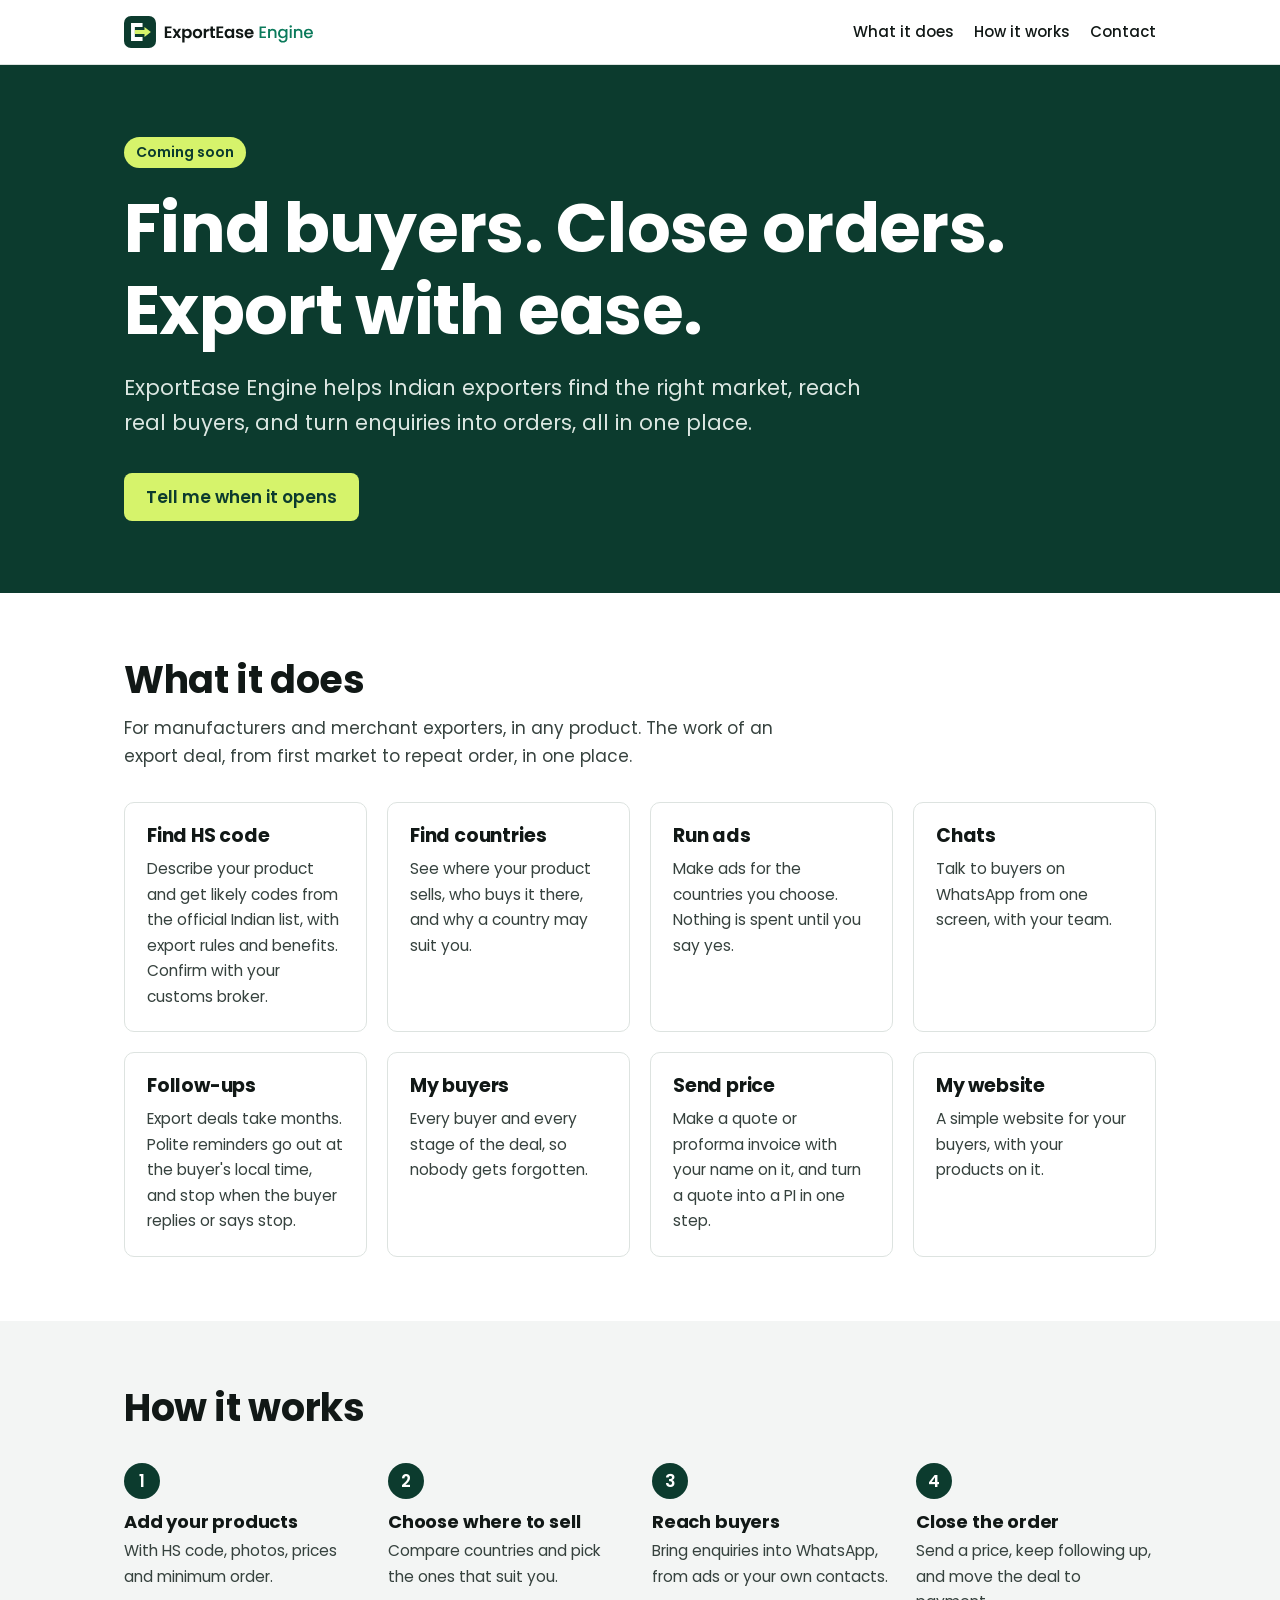
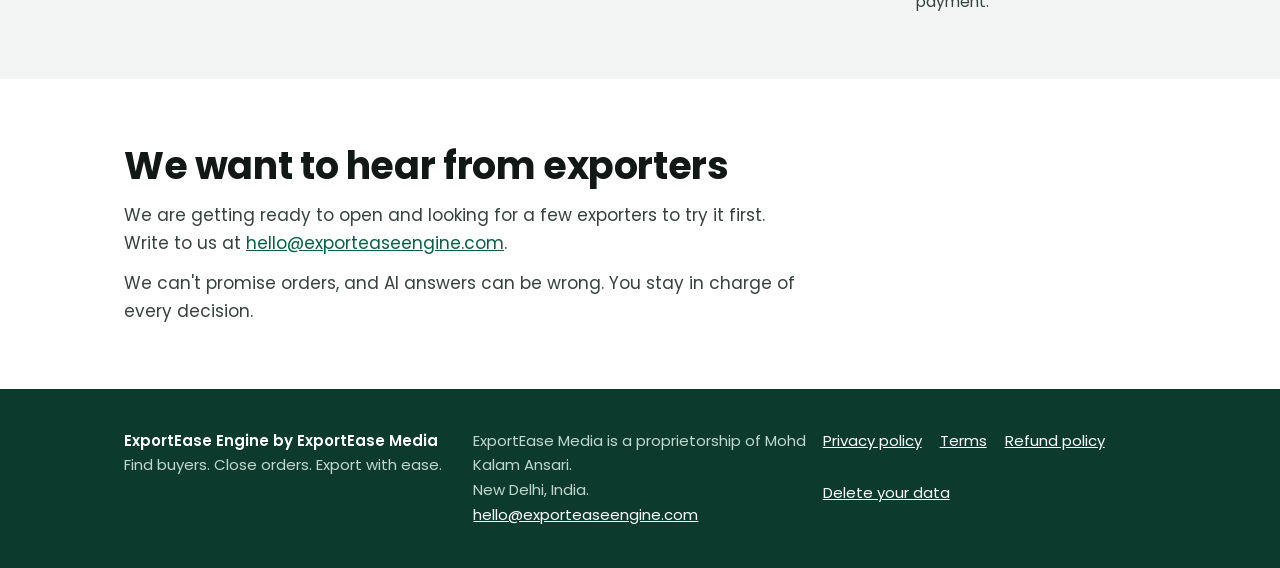
==== index.html @ 26cfd8d9 "Public site: coming soon page and legal pages" ====
<!doctype html>
<html lang="en">
<head>
<meta charset="utf-8">
<meta name="viewport" content="width=device-width, initial-scale=1">
<title>ExportEase Engine: find buyers, close orders</title>
<meta name="description" content="ExportEase Engine helps Indian exporters find the right market, reach real buyers, and turn enquiries into orders, all in one place. Coming soon.">
<link rel="icon" href="favicon.svg" type="image/svg+xml">
<link rel="preconnect" href="https://fonts.googleapis.com">
<link rel="preconnect" href="https://fonts.gstatic.com" crossorigin>
<link rel="stylesheet" href="https://fonts.googleapis.com/css2?family=Poppins:wght@400;500;600;700&amp;display=swap">
<link rel="stylesheet" href="site.css">
</head>
<body>
<a class="skip" href="#main">Skip to the page</a>
<header class="top"><div class="wrap">
<a href="index.html"><img src="logo.svg" alt="ExportEase Engine" width="200" height="32"></a>
<nav aria-label="Main"><a href="index.html#what">What it does</a><a href="index.html#how">How it works</a><a href="mailto:hello@exporteaseengine.com">Contact</a></nav>
</div></header>
<main id="main">
<section class="hero"><div class="wrap">
<p class="tag">Coming soon</p>
<h1>Find buyers. Close orders. Export with ease.</h1>
<p>ExportEase Engine helps Indian exporters find the right market, reach real buyers, and turn enquiries into orders, all in one place.</p>
<a class="btn" href="mailto:hello@exporteaseengine.com?subject=Tell%20me%20when%20ExportEase%20Engine%20opens">Tell me when it opens</a>
</div></section>
<section class="band" id="what"><div class="wrap">
<h2>What it does</h2>
<p class="lead">For manufacturers and merchant exporters, in any product. The work of an export deal, from first market to repeat order, in one place.</p>
<div class="cards">
<div><h3>Find HS code</h3><p>Describe your product and get likely codes from the official Indian list, with export rules and benefits. Confirm with your customs broker.</p></div>
<div><h3>Find countries</h3><p>See where your product sells, who buys it there, and why a country may suit you.</p></div>
<div><h3>Run ads</h3><p>Make ads for the countries you choose. Nothing is spent until you say yes.</p></div>
<div><h3>Chats</h3><p>Talk to buyers on WhatsApp from one screen, with your team.</p></div>
<div><h3>Follow-ups</h3><p>Export deals take months. Polite reminders go out at the buyer's local time, and stop when the buyer replies or says stop.</p></div>
<div><h3>My buyers</h3><p>Every buyer and every stage of the deal, so nobody gets forgotten.</p></div>
<div><h3>Send price</h3><p>Make a quote or proforma invoice with your name on it, and turn a quote into a PI in one step.</p></div>
<div><h3>My website</h3><p>A simple website for your buyers, with your products on it.</p></div>
</div>
</div></section>
<section class="band soft" id="how"><div class="wrap">
<h2>How it works</h2>
<ol class="steps">
<li><h3>Add your products</h3><p>With HS code, photos, prices and minimum order.</p></li>
<li><h3>Choose where to sell</h3><p>Compare countries and pick the ones that suit you.</p></li>
<li><h3>Reach buyers</h3><p>Bring enquiries into WhatsApp, from ads or your own contacts.</p></li>
<li><h3>Close the order</h3><p>Send a price, keep following up, and move the deal to payment.</p></li>
</ol>
</div></section>
<section class="band"><div class="wrap">
<h2>We want to hear from exporters</h2>
<p class="lead">We are getting ready to open and looking for a few exporters to try it first. Write to us at <a href="mailto:hello@exporteaseengine.com">hello@exporteaseengine.com</a>.</p>
<p class="lead">We can't promise orders, and AI answers can be wrong. You stay in charge of every decision.</p>
</div></section>
</main>
<footer class="foot"><div class="wrap">
<div><strong>ExportEase Engine by ExportEase Media</strong><br>Find buyers. Close orders. Export with ease.</div>
<div>ExportEase Media is a proprietorship of Mohd Kalam Ansari.<br>New Delhi, India. <a href="mailto:hello@exporteaseengine.com">hello@exporteaseengine.com</a></div>
<nav aria-label="Legal"><a href="privacy.html">Privacy policy</a><a href="terms.html">Terms</a><a href="refund.html">Refund policy</a><a href="data-deletion.html">Delete your data</a></nav>
</div></footer>
</body>
</html>
---- site.css ----
:root{--ink:#111816;--ink2:#36423E;--mut:#56635E;--soft:#F3F5F4;--line:#DDE3E0;--forest:#0C3B2E;--em:#0B7A5B;--em-d:#085F47;--lime:#D6F36B}
*{box-sizing:border-box}
html{-webkit-text-size-adjust:100%}
body{margin:0;background:#fff;color:var(--ink);font:400 17px/1.65 Poppins,system-ui,-apple-system,"Segoe UI",sans-serif}
a{color:var(--em-d)}
a:hover{color:var(--ink)}
img{display:block;max-width:100%}
h1,h2,h3{line-height:1.2;margin:0;font-weight:700;letter-spacing:-.01em}
p{margin:0}
.wrap{max-width:1080px;margin:0 auto;padding:0 24px}
.skip{position:absolute;left:-999px}
.skip:focus{left:16px;top:12px;background:#fff;padding:8px 12px;z-index:2}
.top{border-bottom:1px solid var(--line)}
.top .wrap{display:flex;flex-wrap:wrap;gap:12px 24px;align-items:center;justify-content:space-between;padding-top:16px;padding-bottom:16px}
.top img{height:32px;width:auto}
.top nav{display:flex;flex-wrap:wrap;gap:6px 20px;font-weight:500;font-size:15px}
.top nav a{color:var(--ink);text-decoration:none}
.top nav a:hover{color:var(--em-d);text-decoration:underline}
.btn{display:inline-flex;align-items:center;justify-content:center;min-height:48px;padding:0 22px;border-radius:8px;background:var(--lime);color:var(--forest);font-weight:600;text-decoration:none}
.btn:hover{background:#fff;color:var(--forest)}
.hero{background:var(--forest);color:#fff;padding:72px 0}
.hero h1{font-size:clamp(38px,7vw,68px);max-width:14em}
.hero p{font-size:clamp(18px,2.4vw,21px);max-width:36em;margin-top:20px;color:#DCE7E2}
.hero .tag{display:inline-block;margin:0 0 20px;padding:4px 12px;border-radius:999px;background:var(--lime);color:var(--forest);font-size:14px;font-weight:600}
.hero .btn{margin-top:32px}
.band{padding:64px 0}
.band.soft{background:var(--soft)}
.band h2{font-size:clamp(26px,4vw,38px)}
.lead{color:var(--ink2);margin-top:12px;max-width:40em}
.cards{display:grid;grid-template-columns:repeat(auto-fit,minmax(240px,1fr));gap:20px;margin-top:32px}
.cards>div{background:#fff;border:1px solid var(--line);border-radius:10px;padding:22px}
.cards h3{font-size:19px}
.cards p{color:var(--ink2);font-size:15.5px;margin-top:8px}
.steps{list-style:none;counter-reset:s;padding:0;margin:32px 0 0;display:grid;grid-template-columns:repeat(auto-fit,minmax(220px,1fr));gap:24px}
.steps li{counter-increment:s}
.steps li::before{content:counter(s);display:flex;width:36px;height:36px;align-items:center;justify-content:center;border-radius:50%;background:var(--forest);color:#fff;font-weight:600;margin-bottom:12px}
.steps h3{font-size:18px}
.steps p{color:var(--ink2);font-size:15.5px;margin-top:6px}
.doc{padding:48px 0 72px}
.doc .wrap{max-width:760px}
.doc h1{font-size:clamp(32px,5vw,44px)}
.doc .when{color:var(--mut);font-size:15px;margin-top:8px}
.doc h2{font-size:22px;margin-top:36px}
.doc p,.doc ul{margin-top:12px}
.doc ul{padding-left:22px}
.doc li{margin-top:6px}
.foot{background:var(--forest);color:#C3D6CE;padding:40px 0;font-size:15px}
.foot a{color:#fff}
.foot .wrap{display:grid;gap:16px;grid-template-columns:repeat(auto-fit,minmax(260px,1fr))}
.foot strong{color:#fff;font-weight:600}
.foot nav{display:flex;flex-wrap:wrap;gap:6px 18px}
@media (max-width:560px){.hero{padding:48px 0}.band{padding:44px 0}.wrap{padding:0 16px}}
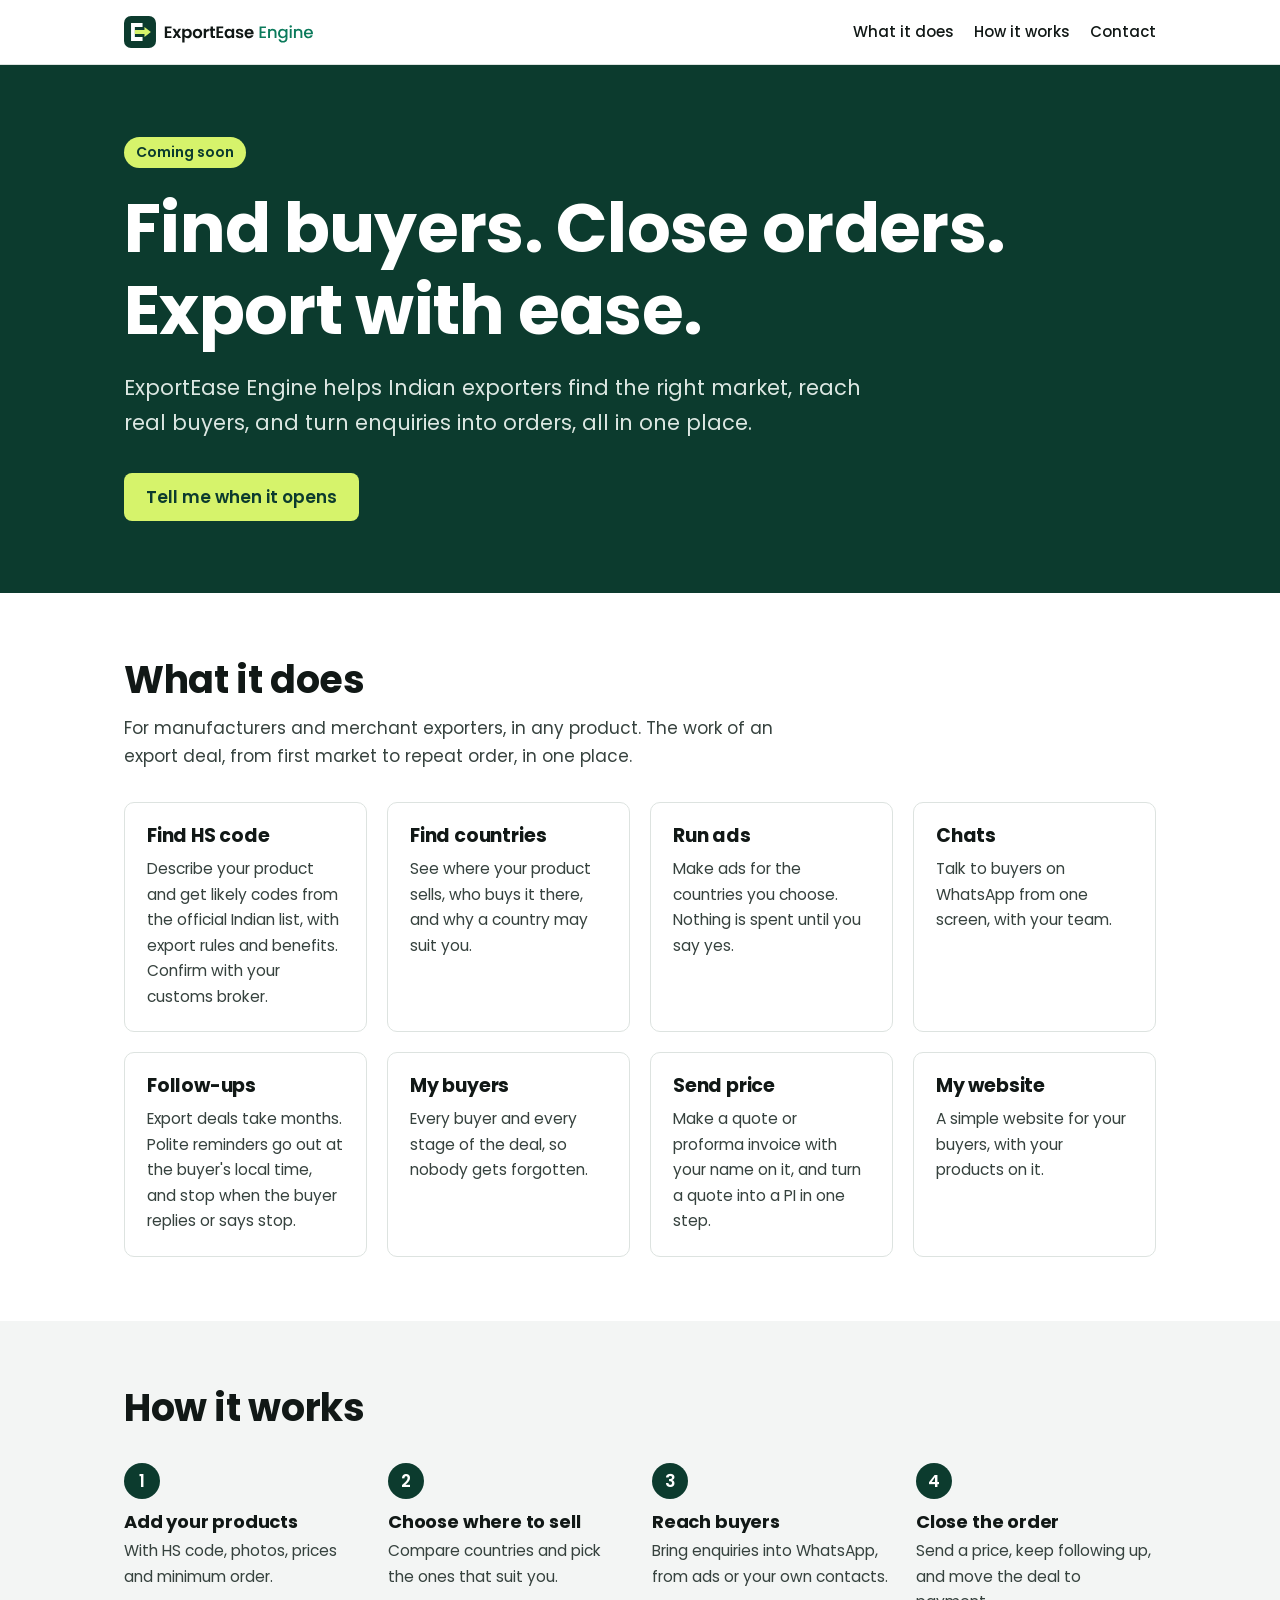
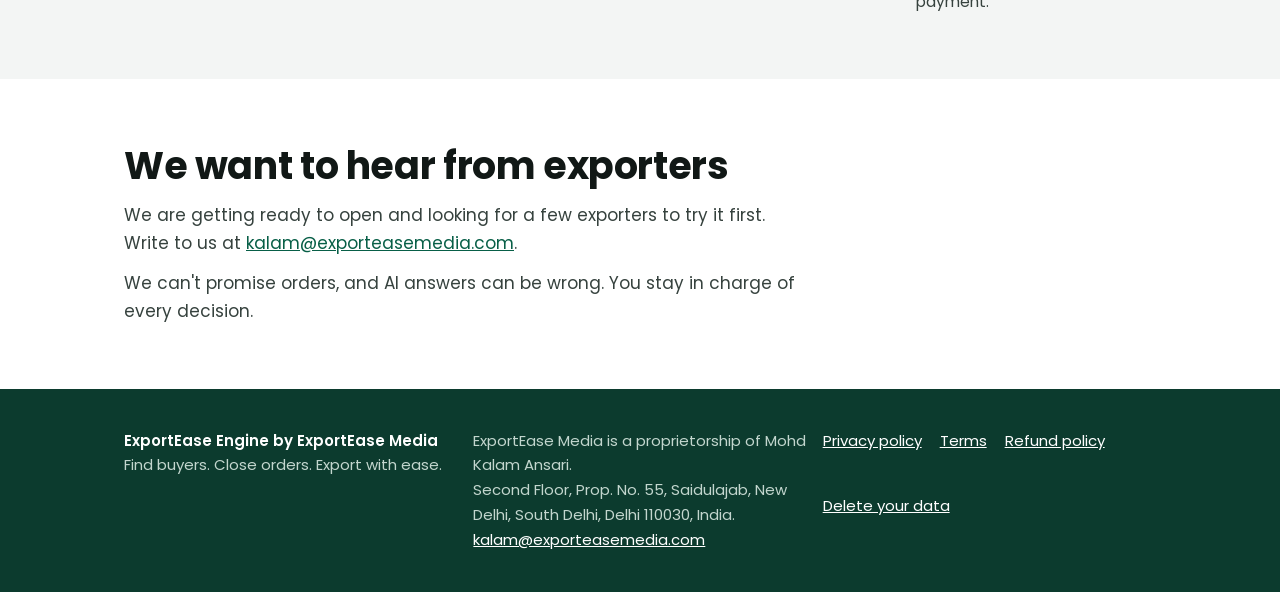
==== commit 157d2a13: "Add contact email and registered address" ====
--- a/index.html
+++ b/index.html
@@ -15,14 +15,14 @@
 <a class="skip" href="#main">Skip to the page</a>
 <header class="top"><div class="wrap">
 <a href="index.html"><img src="logo.svg" alt="ExportEase Engine" width="200" height="32"></a>
-<nav aria-label="Main"><a href="index.html#what">What it does</a><a href="index.html#how">How it works</a><a href="mailto:hello@exporteaseengine.com">Contact</a></nav>
+<nav aria-label="Main"><a href="index.html#what">What it does</a><a href="index.html#how">How it works</a><a href="mailto:kalam@exporteasemedia.com">Contact</a></nav>
 </div></header>
 <main id="main">
 <section class="hero"><div class="wrap">
 <p class="tag">Coming soon</p>
 <h1>Find buyers. Close orders. Export with ease.</h1>
 <p>ExportEase Engine helps Indian exporters find the right market, reach real buyers, and turn enquiries into orders, all in one place.</p>
-<a class="btn" href="mailto:hello@exporteaseengine.com?subject=Tell%20me%20when%20ExportEase%20Engine%20opens">Tell me when it opens</a>
+<a class="btn" href="mailto:kalam@exporteasemedia.com?subject=Tell%20me%20when%20ExportEase%20Engine%20opens">Tell me when it opens</a>
 </div></section>
 <section class="band" id="what"><div class="wrap">
 <h2>What it does</h2>
@@ -49,13 +49,13 @@
 </div></section>
 <section class="band"><div class="wrap">
 <h2>We want to hear from exporters</h2>
-<p class="lead">We are getting ready to open and looking for a few exporters to try it first. Write to us at <a href="mailto:hello@exporteaseengine.com">hello@exporteaseengine.com</a>.</p>
+<p class="lead">We are getting ready to open and looking for a few exporters to try it first. Write to us at <a href="mailto:kalam@exporteasemedia.com">kalam@exporteasemedia.com</a>.</p>
 <p class="lead">We can't promise orders, and AI answers can be wrong. You stay in charge of every decision.</p>
 </div></section>
 </main>
 <footer class="foot"><div class="wrap">
 <div><strong>ExportEase Engine by ExportEase Media</strong><br>Find buyers. Close orders. Export with ease.</div>
-<div>ExportEase Media is a proprietorship of Mohd Kalam Ansari.<br>New Delhi, India. <a href="mailto:hello@exporteaseengine.com">hello@exporteaseengine.com</a></div>
+<div>ExportEase Media is a proprietorship of Mohd Kalam Ansari.<br>Second Floor, Prop. No. 55, Saidulajab, New Delhi, South Delhi, Delhi 110030, India.<br><a href="mailto:kalam@exporteasemedia.com">kalam@exporteasemedia.com</a></div>
 <nav aria-label="Legal"><a href="privacy.html">Privacy policy</a><a href="terms.html">Terms</a><a href="refund.html">Refund policy</a><a href="data-deletion.html">Delete your data</a></nav>
 </div></footer>
 </body>
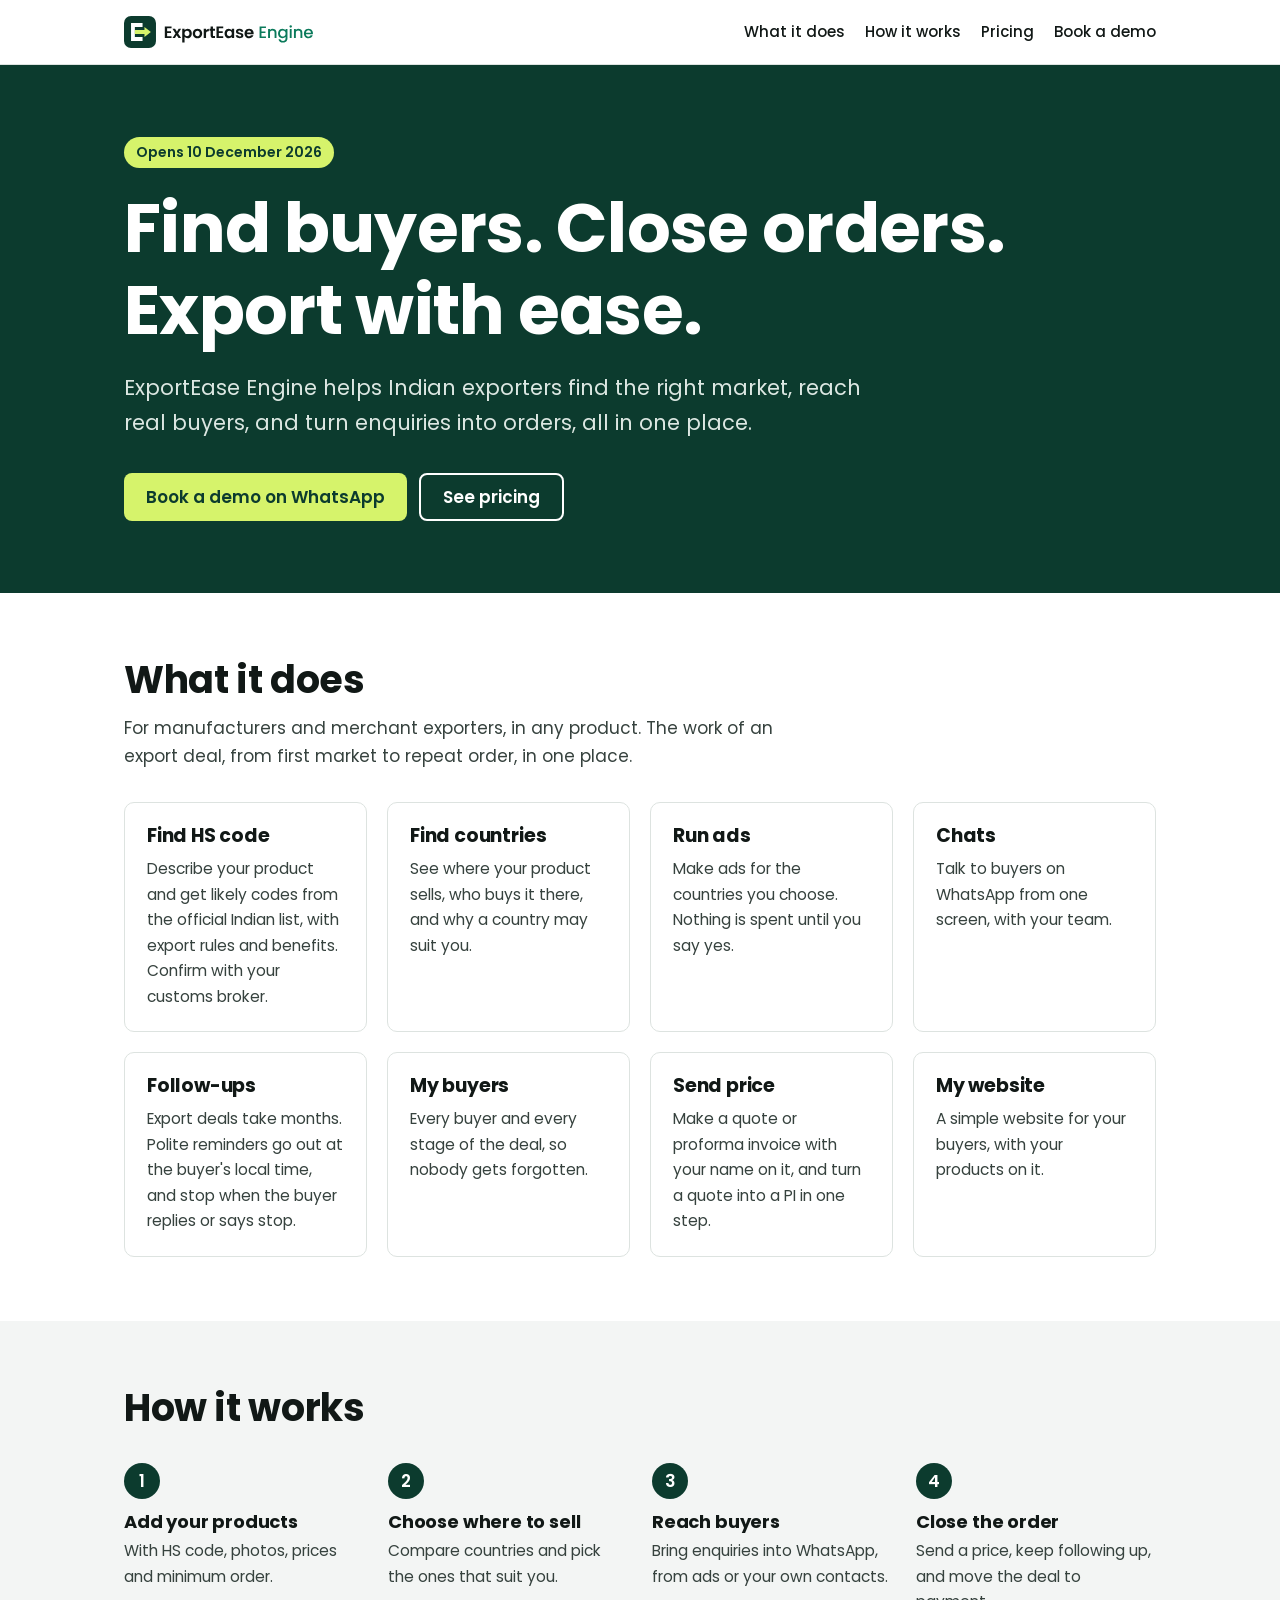
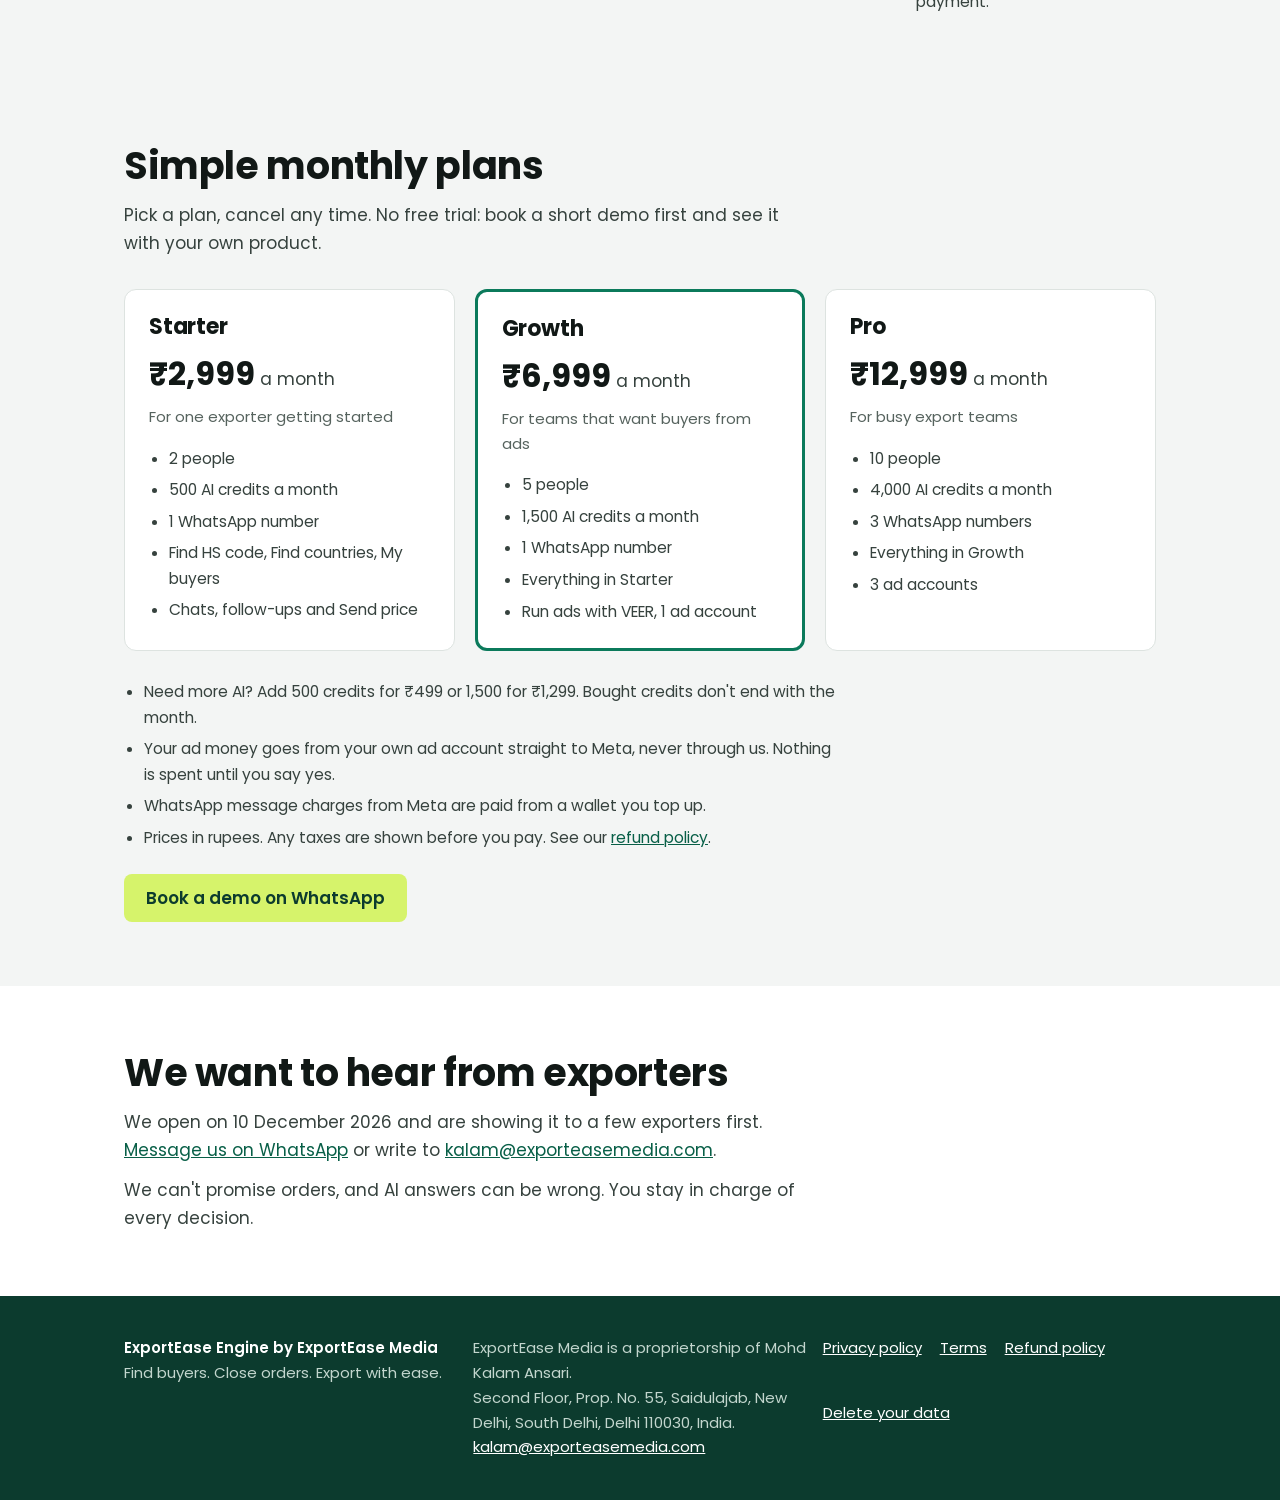
==== commit 425d8ed1: "Add pricing and Book a demo, and update legal pages - Home: opens 10 December 2026, Book a demo on W" ====
--- a/index.html
+++ b/index.html
@@ -4,7 +4,7 @@
 <meta charset="utf-8">
 <meta name="viewport" content="width=device-width, initial-scale=1">
 <title>ExportEase Engine: find buyers, close orders</title>
-<meta name="description" content="ExportEase Engine helps Indian exporters find the right market, reach real buyers, and turn enquiries into orders, all in one place. Coming soon.">
+<meta name="description" content="ExportEase Engine helps Indian exporters find the right market, reach real buyers, and turn enquiries into orders, all in one place. Opens 10 December 2026.">
 <link rel="icon" href="favicon.svg" type="image/svg+xml">
 <link rel="preconnect" href="https://fonts.googleapis.com">
 <link rel="preconnect" href="https://fonts.gstatic.com" crossorigin>
@@ -15,14 +15,14 @@
 <a class="skip" href="#main">Skip to the page</a>
 <header class="top"><div class="wrap">
 <a href="index.html"><img src="logo.svg" alt="ExportEase Engine" width="200" height="32"></a>
-<nav aria-label="Main"><a href="index.html#what">What it does</a><a href="index.html#how">How it works</a><a href="mailto:kalam@exporteasemedia.com">Contact</a></nav>
+<nav aria-label="Main"><a href="index.html#what">What it does</a><a href="index.html#how">How it works</a><a href="index.html#pricing">Pricing</a><a href="https://wa.me/917011857763?text=Hi%2C%20I%27d%20like%20a%20demo%20of%20ExportEase%20Engine.">Book a demo</a></nav>
 </div></header>
 <main id="main">
 <section class="hero"><div class="wrap">
-<p class="tag">Coming soon</p>
+<p class="tag">Opens 10 December 2026</p>
 <h1>Find buyers. Close orders. Export with ease.</h1>
 <p>ExportEase Engine helps Indian exporters find the right market, reach real buyers, and turn enquiries into orders, all in one place.</p>
-<a class="btn" href="mailto:kalam@exporteasemedia.com?subject=Tell%20me%20when%20ExportEase%20Engine%20opens">Tell me when it opens</a>
+<div class="ctas"><a class="btn" href="https://wa.me/917011857763?text=Hi%2C%20I%27d%20like%20a%20demo%20of%20ExportEase%20Engine.">Book a demo on WhatsApp</a><a class="btn ghost" href="#pricing">See pricing</a></div>
 </div></section>
 <section class="band" id="what"><div class="wrap">
 <h2>What it does</h2>
@@ -47,9 +47,25 @@
 <li><h3>Close the order</h3><p>Send a price, keep following up, and move the deal to payment.</p></li>
 </ol>
 </div></section>
+<section class="band soft" id="pricing"><div class="wrap">
+<h2>Simple monthly plans</h2>
+<p class="lead">Pick a plan, cancel any time. No free trial: book a short demo first and see it with your own product.</p>
+<div class="plans">
+<div class="plan"><h3>Starter</h3><p class="price"><strong>₹2,999</strong> a month</p><p class="for">For one exporter getting started</p><ul><li>2 people</li><li>500 AI credits a month</li><li>1 WhatsApp number</li><li>Find HS code, Find countries, My buyers</li><li>Chats, follow-ups and Send price</li></ul></div>
+<div class="plan best"><h3>Growth</h3><p class="price"><strong>₹6,999</strong> a month</p><p class="for">For teams that want buyers from ads</p><ul><li>5 people</li><li>1,500 AI credits a month</li><li>1 WhatsApp number</li><li>Everything in Starter</li><li>Run ads with VEER, 1 ad account</li></ul></div>
+<div class="plan"><h3>Pro</h3><p class="price"><strong>₹12,999</strong> a month</p><p class="for">For busy export teams</p><ul><li>10 people</li><li>4,000 AI credits a month</li><li>3 WhatsApp numbers</li><li>Everything in Growth</li><li>3 ad accounts</li></ul></div>
+</div>
+<ul class="notes">
+<li>Need more AI? Add 500 credits for ₹499 or 1,500 for ₹1,299. Bought credits don't end with the month.</li>
+<li>Your ad money goes from your own ad account straight to Meta, never through us. Nothing is spent until you say yes.</li>
+<li>WhatsApp message charges from Meta are paid from a wallet you top up.</li>
+<li>Prices in rupees. Any taxes are shown before you pay. See our <a href="refund.html">refund policy</a>.</li>
+</ul>
+<a class="btn" href="https://wa.me/917011857763?text=Hi%2C%20I%27d%20like%20a%20demo%20of%20ExportEase%20Engine.">Book a demo on WhatsApp</a>
+</div></section>
 <section class="band"><div class="wrap">
 <h2>We want to hear from exporters</h2>
-<p class="lead">We are getting ready to open and looking for a few exporters to try it first. Write to us at <a href="mailto:kalam@exporteasemedia.com">kalam@exporteasemedia.com</a>.</p>
+<p class="lead">We open on 10 December 2026 and are showing it to a few exporters first. <a href="https://wa.me/917011857763?text=Hi%2C%20I%27d%20like%20a%20demo%20of%20ExportEase%20Engine.">Message us on WhatsApp</a> or write to <a href="mailto:kalam@exporteasemedia.com">kalam@exporteasemedia.com</a>.</p>
 <p class="lead">We can't promise orders, and AI answers can be wrong. You stay in charge of every decision.</p>
 </div></section>
 </main>
--- a/site.css
+++ b/site.css
@@ -50,3 +50,18 @@
 .foot strong{color:#fff;font-weight:600}
 .foot nav{display:flex;flex-wrap:wrap;gap:6px 18px}
 @media (max-width:560px){.hero{padding:48px 0}.band{padding:44px 0}.wrap{padding:0 16px}}
+.ctas{display:flex;flex-wrap:wrap;gap:12px;margin-top:32px}
+.hero .ctas .btn{margin-top:0}
+.btn.ghost{background:transparent;color:#fff;border:2px solid #fff}
+.btn.ghost:hover{background:#fff;color:var(--forest)}
+.plans{display:grid;grid-template-columns:repeat(auto-fit,minmax(250px,1fr));gap:20px;margin-top:32px}
+.plan{background:#fff;border:1px solid var(--line);border-radius:12px;padding:24px}
+.plan.best{border:3px solid var(--em)}
+.plan h3{font-size:22px}
+.plan .price{margin-top:8px;color:var(--ink2)}
+.plan .price strong{font-size:32px;color:var(--ink)}
+.plan .for{color:var(--mut);font-size:15px;margin-top:4px}
+.plan ul{margin:16px 0 0;padding-left:20px;color:var(--ink2);font-size:15.5px}
+.plan li{margin-top:6px}
+.notes{margin:28px 0 24px;padding-left:20px;color:var(--ink2);font-size:15.5px;max-width:46em}
+.notes li{margin-top:6px}
